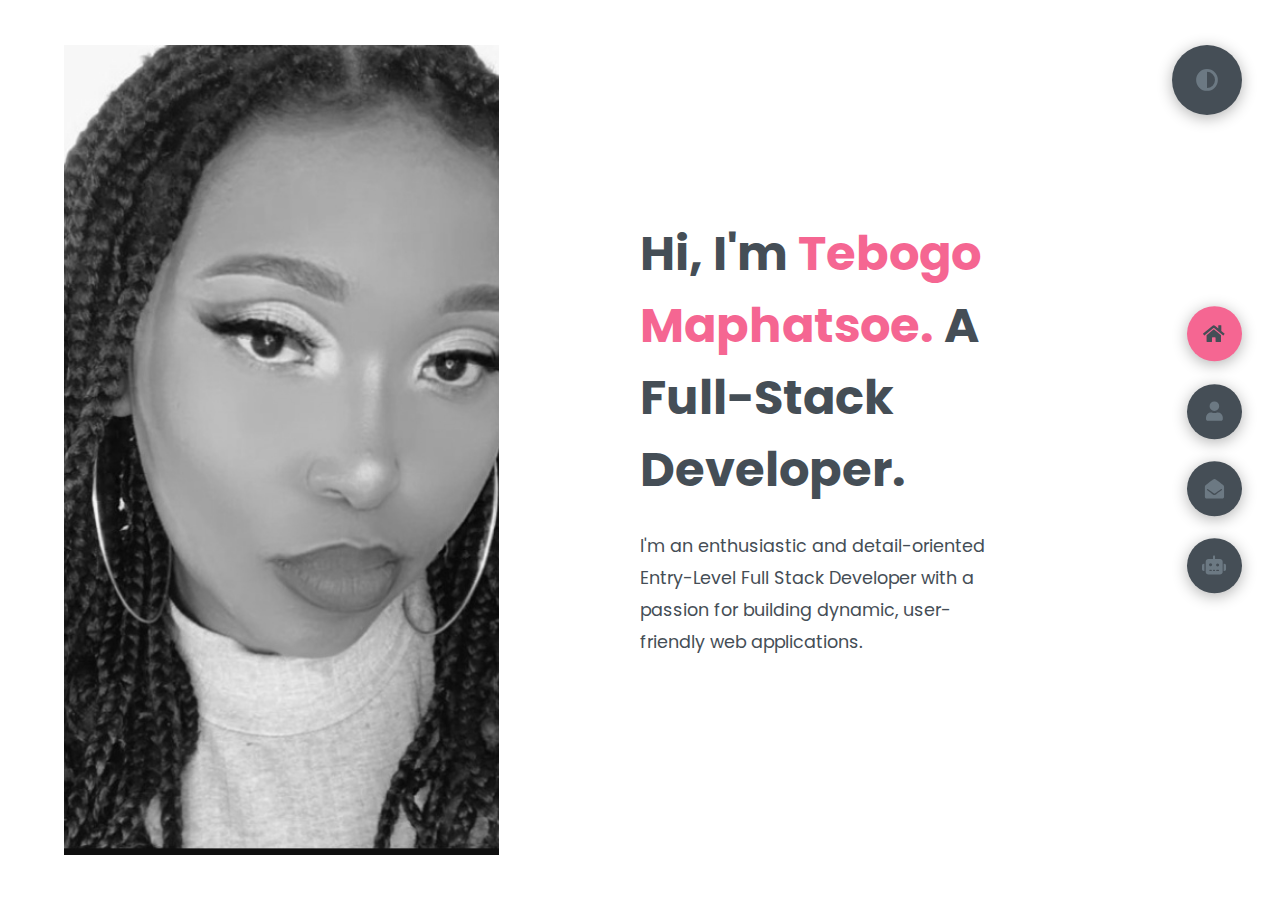
==== index.html @ cdef159f "i was moving the index folder out of the html folder" ====
<!DOCTYPE html>
<html lang="en">
<head>
    <meta charset="UTF-8">
    <meta name="viewport" content="width=device-width, initial-scale=1.0">
    <title>Tebogo Maphatsoe Portfolio</title>
    <link rel="stylesheet" href="/css/styles.css">
    <link rel="preconnect" href="https://fonts.googleapis.com">
    <link rel="preconnect" href="https://fonts.gstatic.com" crossorigin>
    <link rel="stylesheet" href="https://cdnjs.cloudflare.com/ajax/libs/font-awesome/6.7.2/css/all.min.css" integrity="sha512-Evv84Mr4kqVGRNSgIGL/F/aIDqQb7xQ2vcrdIwxfjThSH8CSR7PBEakCr51Ck+w+/U6swU2Im1vVX0SVk9ABhg==" crossorigin="anonymous" referrerpolicy="no-referrer" />
    <link rel="stylesheet" href="https://cdnjs.cloudflare.com/ajax/libs/font-awesome/5.15.4/css/all.min.css" integrity="sha512-1ycn6IcaQQ40/MKBW2W4Rhis/DbILU74C1vSrLJxCq57o941Ym01SwNsOMqvEBFlcgUa6xLiPY/NS5R+E6ztJQ==" crossorigin="anonymous" referrerpolicy="no-referrer" />
    <link href="https://fonts.googleapis.com/css2?family=Poppins:wght@400;500;600;700;800&display=swap" rel="stylesheet">
</head>
<!--main content-->
<body class="main-content">
    <header class="container header active" id="home">
        <div class="header-content">
            <div class="left-header">
                
                <div class="image">
                    <img src="/Images/Screenshot_20250217_220424.jpg" alt="picture">
                </div>
            </div>
            <div class="right-header">
                <h1 class="name">
                    Hi, I'm <span>Tebogo Maphatsoe.</span>
                    A Full-Stack Developer.
                </h1>
                <p>
                    I'm an enthusiastic and detail-oriented Entry-Level Full Stack Developer with a passion for building dynamic, user-friendly web applications.
                    
                </p>
                
            </div>
        </div>
    </header>


    <!--About section-->
    <main>
        <section class="container about" id="about">
            <div class="main-title">
                <h2>About <span>me &</span><span class="bg-text"> My stats</span></h2>
            </div>
            <div class="about-container">
                <div class="left-about">
                    <h4>Information About me</h4>
                    <p>
                        "I am a passionate and motivated entry-level full-stack developer with a 
                        strong foundation in both front-end and back-end technologies. 
                        I  graduated with a NQF Level 4 and 5 in I.T Software Development and have 
                        hands-on experience building web applications using HTML, CSS, JavaScript and Firebase.
                        I have also created standalone applications using Java, C#, SceneBuilder and  MySql Workbench 
                        I enjoy turning ideas into functional and user-friendly solutions, and 
                        I’m constantly exploring new technologies to expand my skill set.
                    </p>
                    <div class="btn-con">
                        <a href="#" class="main-btn" onclick="downloadResume()">
                            <span class="btn-text">Download CV</span>
                            <span class="btn-icon"><i class="fas fa-download"></i></span>
                        </a>
                    </div>
                </div>
                <div class="right-about">
                    <div class="about-item">
                        <div class="abt-text">
                            <p class="large-text">5+</p>
                            <p class="small-text">Projects <br /> Completed</p>
                        </div>
                    </div>
                    <div class="about-item">
                        <div class="abt-text">
                            <p class="large-text">1</p>
                            <p class="small-text">Years of <br /> experience</p>
                        </div>
                    </div>
                </div>
            </div>
            <div class="about-stats">
                <h4 class="stat-title">My Skills</h4>
                <div class="progress-bars">
                    <div class="progress-bar">
                        <p class="prog-title">html5</p>
                        <div class="progress-con">
                            <p class="prog-text">80%</p>
                            <div class="progress">
                                <span class="html"></span>
                            </div>
                        </div>
                    </div>
                    <div class="progress-bar">
                        <p class="prog-title">css3</p>
                        <div class="progress-con">
                            <p class="prog-text">95%</p>
                            <div class="progress">
                                <span class="css"></span>
                            </div>
                        </div>
                    </div>
                    <div class="progress-bar">
                        <p class="prog-title">javascript</p>
                        <div class="progress-con">
                            <p class="prog-text">70%</p>
                            <div class="progress">
                                <span class="js"></span>
                            </div>
                        </div>
                    </div>
                    <div class="progress-bar">
                        <p class="prog-title">Java</p>
                        <div class="progress-con">
                            <p class="prog-text">75%</p>
                            <div class="progress">
                                <span class="react"></span>
                            </div>
                        </div>
                    </div>
                    <div class="progress-bar">
                        <p class="prog-title">SQL</p>
                        <div class="progress-con">
                            <p class="prog-text">87%</p>
                            <div class="progress">
                                <span class="node"></span>
                            </div>
                        </div>
                    </div>
                    <div class="progress-bar">
                        <p class="prog-title">C#</p>
                        <div class="progress-con">
                            <p class="prog-text">70%</p>
                            <div class="progress">
                                <span class="python"></span>
                            </div>
                        </div>
                    </div>
                </div>
            </div>
            <h4 class="stat-title">My Timeline</h4>
            <div class="timeline">
                <div class="timeline-item">
                    <div class="tl-icon">
                        <i class="fas fa-briefcase"></i>
                    </div>
                    <p class="tl-duration">2024 - present</p>
                    <h5>Full-Stack Developer Intern<span> - Capaciti UVU Africa</span></h5>
                    <p>
                        Work and learning intergrated environment. i ammcurrently learning HTML, CSS and JavaScript.
                    </p>
                </div>
                <div class="timeline-item">
                    <div class="tl-icon">
                        <i class="fas fa-briefcase"></i>
                    </div>
                    <p class="tl-duration">2024 - 2024</p>
                    <h5>Software Engineering(Web Develoment) Bootcamp Cohort <span> -Tech4Dev </span></h5>
                    <p>
                        Women in Technology upliftment program, learning Web development. Using HTML, CSS and JavaScript.
                    </p>
                </div>
                <div class="timeline-item">
                    <div class="tl-icon">
                        <i class="fas fa-briefcase"></i>
                    </div>
                    <p class="tl-duration">2024 - 2024</p>
                    <h5>Software Engineering Mentorship Program<span> - GirlCode</span></h5>
                    <p>
                        Information Technology mentorship program for women in South Africa.
                    </p>
                </div>
                <div class="timeline-item">
                    <div class="tl-icon">
                        <i class="fas fa-briefcase"></i>
                    </div>
                    <p class="tl-duration">2018 - 2019</p>
                    <h5>I.T Technician Intern<span> - Digital Generation</span></h5>
                    <p>
                        Imaging, Hardware repairs and hardware testing.
                    </p>
                </div>
                <div class="timeline-item">
                    <div class="tl-icon">
                        <i class="fas fa-briefcase"></i>
                    </div>
                    <p class="tl-duration">2017 - 2018</p>
                    <h5>Software Enginnering Skills Pipline<span> - JCSE Tshimollogong</span></h5>
                    <p>
                        Software Engineering Learnership programme at Johannesburg Centre for Software Engeering.
                    </p>
                </div>
                <div class="timeline-item">
                    <div class="tl-icon">
                        <i class="fas fa-briefcase"></i>
                    </div>
                    <p class="tl-duration">2014 - 2015</p>
                    <h5>Software Development(NQF level 4 & 5)<span> - Johannesburg Institue of Engineering and Technology</span></h5>
                    <p>
                        Structured program designed to teach individuals the skills and knowledge needed to design, build, test, and maintain software applications.
                    </p>
                </div>
            </div>
        </section>

    <!--Contact section-->
    <section class="container contact" id="contact">
        <div class="contact-container">
            <div class="main-title">
                <h2>Contact  Me <span>Here</span></h2>
            </div>
            <div class="contact-content-con">
                <div class="left-contact">
                  <div class="contact-info">
                        <div class="contact-item">
                            <div class="icon">
                                <i class="fas fa-map-marker-alt"></i>
                                <span>Location:</span>
                            </div>
                            <p>
                            1410B Molale Street 
                            </p>
                        </div>
                        <div class="contact-item">
                            <div class="icon">
                                <i class="fas fa-envelope"></i>
                                <span>Email:</span>
                            </div>
                            <p>
                                <span> tebogo.maphatsoe@yahoo.com</span>
                            </p>
                        </div>
                        <div class="contact-item">
                            <div class="icon">
                                <i class="fas fa-user-graduate"></i>
                                <span>Education:</span>
                            </div>
                            <p>
                                <span> JIET</span>
                            </p>
                        </div>
                        <div class="contact-item">
                            <div class="icon">
                                <i class="fa-solid fa-phone"></i>
                                <span>Mobile Number:</span>
                            </div>
                            <p>
                                <span> (076)832-5755</span>
                            </p>
                        </div>
                        <div class="contact-item">
                            <div class="icon">
                                <i class="fas fa-globe-africa"></i>
                                <span>Languages:</span>
                            </div>
                            <p>
                                <span> English & South-Sotho</span>
                            </p>
                        </div>
                    </div>
                    <div class="contact-icons">
                        <div class="contact-icon">
                            <a href="https://www.facebook.com/teboho.m.maphatsoe" target="_blank">
                                <i class="fab fa-facebook-f"></i>
                            </a>
                            <a href="https://x.com/TebogoMaphatsoe" target="_blank">
                                <i class="fab fa-twitter"></i>
                            </a>
                            <a href="https://github.com/TeboMaps" target="_blank">
                                <i class="fab fa-github"></i>
                            </a>
                            <a href="https://www.instagram.com/teh_booh/" target="_blank">
                                <i class="fa-brands fa-square-instagram"></i>
                            </a>
                        </div>
                    </div>
                </div>
                <div class="right-contact">
                    <form action="https://formspree.io/f/xovjpgjg" method="POST" class="contact-form" id="myForm">
                     
                        <div class="input-control i-c-2">
                          <input type="text" name="name" required placeholder="Your Name">
                          <input type="email" name="email" required placeholder="Your Email">
                        </div>
                        <div class="input-control">
                          <input type="text" name="subject" required placeholder="Enter Subject">
                        </div>
                        <div class="input-control">
                          <textarea name="message" cols="15" rows="8" placeholder="Message Here..."></textarea>
                        </div>
                        <div class="submit-btn">
                          <a href="#" class="main-btn" onclick="document.getElementById('myForm').submit();">
                            <span class="btn-text">Submit</span>
                            <span class="btn-icon"><i class="fa-solid fa-arrow-right"></i></span>
                          </a>
                        </div>
                      </form>
                </div>
            </div>
        </div>
    </section>

    <!--Chatbot-->
    <section class="container" id="chatbot">
        <div class="chat-header">
            <h1>Chatbot</h1>
        </div>
        <div class="chat-messages" id="chat-messages-left" ></div>
        </div>
        
        <div class="chat-input-container">
            <input type="text" id="user-input" placeholder="Type your message...">
            <button id="send-button"><i class="fa-solid fa-paper-plane"></i></button>
        </div>
    
    
    </section>
  
</main>




<!--Side controls-->
    <div class="controls">
        <div class="control active-btn" data-id="home" >
            <i class="fas fa-home"></i>
        </div>
        <div class="control" data-id="about">
            <i class="fas fa-user"></i>
        </div>

        <div class="control" data-id="contact">
            <i class="fas fa-envelope-open"></i>
        </div>
    
        <div class="control" data-id="chatbot">
            <i class="fa-solid fa-robot"></i>
        </div>
      
    </div>
    <div class="theme-btn">
        <i class="fas fa-adjust"></i>
    </div>
    <script src="/javascript/script.js"></script>
</body>
</html>
---- css/styles.css ----
* {
  margin: 0;
  padding: 0;
  box-sizing: border-box;
  list-style: none;
}

:root {
  --color-primary: #FFFFFF;
  --color-secondary: #F56692;
  --color-white: #454e56;
  --color-black: #000;
  --color-grey0: #f8f8f8;
  --color-grey-1: #6c7983;
  --color-grey-2: #6c7983;
  --color-grey-3: #6c7983;
  --color-grey-4: #454e56;
  --color-grey-5: #f8f8f8;
  --color-grey-6: #12181b;

  --br-sm-2: 14px;
  --box-shadow-1: 0 3px 15px rgba(0,0,0,.3);
}

.light-mode {
  --color-primary: #191d2b;
  --color-secondary: #27AE60;
  --color-white: #FFFFFF;
  --color-black: #000;
  --color-grey0: #f8f8f8;
  --color-grey-1: #dbe1e8;
  --color-grey-2: #b2becd;
  --color-grey-3: #6c7983;
  --color-grey-4: #454e56;
  --color-grey-5: #2a2e35;
  --color-grey-6: #12181b;



}

body {
  background-color: var(--color-primary);
  font-family: "Poppins", sans-serif;
  font-size: 1.1rem;
  color: var(--color-white);
  transition: all 0.4s ease-in-out;
}

a {
  display: inline-block;
  text-decoration: none;
  color: inherit;
  font-family: inherit;
}

header {
  min-height: 100vh;
  color: var(--color-white);
  overflow: hidden;
  padding: 0 !important;
}

section {
  min-height: 100vh;
  width: 100%;
  position: absolute;
  left: 0;
  top: 0;
  padding: 3rem 18rem;
}

.container {
  display: none;
  transform: translateY(-100%) scale(0);
  transition: all 0.4s ease-in-out;
  background-color: var(--color-primary);
}

.active {
  display: block;
  animation: appear 1s ease-in-out;
  transform: translateY(0) scaleY(1);
}
@keyframes appear {
  0% {
    transform: translateY(-100%) scaleY(0);
  }
  100% {
    transform: translateY(0) scaleY(1);
  }
}

.controls {
  position: fixed;
  z-index: 10;
  top: 50%;
  right: 3%;
  display: flex;
  flex-direction: column;
  align-items: center;
  justify-content: center;
  transform: translateY(-50%);
}
.controls .control {
  padding: 1rem;
  cursor: pointer;
  background-color: var(--color-grey-4);
  width: 55px;
  height: 55px;
  border-radius: 50%;
  display: flex;
  justify-content: center;
  align-items: center;
  margin: 0.7rem 0;
  box-shadow: var(--box-shadow-1);
}
.controls .control i {
  font-size: 1.2rem;
  color: var(--color-grey-2);
  pointer-events: none;
}
.controls .active-btn {
  background-color: var(--color-secondary);
  transition: all 0.4s ease-in-out;
}
.controls .active-btn i {
  color: var(--color-white);
}

.theme-btn {
  top: 5%;
  right: 3%;
  width: 70px;
  height: 70px;
  border-radius: 50%;
  background-color: var(--color-grey-4);
  cursor: pointer;
  position: fixed;
  display: flex;
  justify-content: center;
  align-items: center;
  box-shadow: 0 3px 15px rgba(0, 0, 0, 0.3);
  transition: all 0.1s ease-in-out;
}
.theme-btn:active {
  transform: translateY(-3px);
}
.theme-btn i {
  font-size: 1.4rem;
  color: var(--color-grey-2);
  pointer-events: none;
}

/*Header-content*/
.header-content {
  display: grid;
  grid-template-columns: repeat(2, 1fr);
  min-height: 100vh;
}
.header-content .left-header {
  display: flex;
  align-items: center;
  position: relative;
}
.header-content .left-header .h-shape {
  transition: all 0.4s ease-in-out;
  width: 65%;
  height: 100%;
  background-color: var(--color-secondary);
  position: absolute;
  left: 0;
  top: 0;
  z-index: -1;
  clip-path: polygon(0 0, 46% 0, 79% 100%, 0% 100%);
}
.header-content .left-header .image {
  border-radius: var(--br-sm-2);
  height: 90%;
  width: 68%;
  margin-left: 4rem;
  background-color: var(--color-black);
  transition: all 0.4s ease-in-out;
}
.header-content .left-header .image img {
  width: 100%;
  height: 100%;
  object-fit: cover;
  transition: all 0.4s ease-in-out;
  filter: grayscale(100%);
}
.header-content .left-header .image img:hover {
  filter: grayscale(0);
}
.header-content .right-header {
  display: flex;
  flex-direction: column;
  justify-content: center;
  padding-right: 18rem;
}
.header-content .right-header .name {
  font-size: 3rem;
}
.header-content .right-header .name span {
  color: var(--color-secondary);
}
.header-content .right-header p {
  margin: 1.5rem 0;
  line-height: 2rem;
}

/*About*/
.about-container {
  display: grid;
  grid-template-columns: repeat(2, 1fr);
  padding-top: 3.5rem;
  padding-bottom: 5rem;
}
.about-container .right-about {
  display: grid;
  grid-template-columns: repeat(2, 1fr);
  grid-gap: 2rem;
}
.about-container .right-about .about-item {
  border: 1px solid var(--color-grey-5);
  border-radius: 5px;
  transition: all 0.4s ease-in-out;
  box-shadow: 1px 2px 15px rgba(0, 0, 0, 0.1);
}
.about-container .right-about .about-item:hover {
  cursor: default;
  transform: translateY(-5px);
  border: 1px solid var(--color-secondary);
  box-shadow: 1px 4px 15px rgba(0, 0, 0, 0.32);
}
.about-container .right-about .about-item .abt-text {
  padding: 1.5rem;
  display: flex;
  flex-direction: column;
}
.about-container .right-about .about-item .abt-text .large-text {
  font-size: 3rem;
  font-weight: 700;
  color: var(--color-secondary);
}
.about-container .right-about .about-item .abt-text .small-text {
  padding-left: 3rem;
  position: relative;
  text-transform: uppercase;
  font-size: 1.2rem;
  color: var(--color-grey-1);
  letter-spacing: 2px;
}
.about-container .right-about .about-item .abt-text .small-text::before {
  content: "";
  position: absolute;
  left: 0;
  top: 15px;
  width: 2rem;
  height: 2px;
  background-color: var(--color-grey-5);
}
.about-container .left-about {
  padding-right: 5rem;
}
.about-container .left-about p {
  line-height: 2rem;
  padding: 1rem;
  color: var(--color-grey-1);
}
.about-container .left-about h4 {
  font-size: 2rem;
  text-transform: uppercase;
}

.about-stats {
  padding-bottom: 4rem;
}
.about-stats .progress-bars {
  display: grid;
  grid-template-columns: repeat(2, 1fr);
  grid-gap: 2rem;
}
.about-stats .progress-bars .progress-bar {
  display: flex;
  flex-direction: column;
}
.about-stats .progress-bars .progress-bar .prog-title {
  text-transform: uppercase;
  font-weight: 500;
}
.about-stats .progress-bars .progress-bar .progress-con {
  display: flex;
  align-items: center;
}
.about-stats .progress-bars .progress-bar .progress-con .prog-text {
  color: var(--color-grey-2);
}
.about-stats .progress-bars .progress-bar .progress-con .progress {
  width: 100%;
  height: 0.45rem;
  background-color: var(--color-grey-4);
  margin-left: 1rem;
  position: relative;
}
.about-stats .progress-bars .progress-bar .progress-con .progress span {
  position: absolute;
  top: 0;
  left: 0;
  height: 100%;
  background-color: var(--color-secondary);
  transition: all 0.4s ease-in-out;
  width: 60%;
}
.about-stats .progress-bars .progress-bar .progress-con .progress .html {
  width: 80%;
}
.about-stats .progress-bars .progress-bar .progress-con .progress .css {
  width: 95%;
}
.about-stats .progress-bars .progress-bar .progress-con .progress .js {
  width: 75%;
}
.about-stats .progress-bars .progress-bar .progress-con .progress .react {
  width: 60%;
}
.about-stats .progress-bars .progress-bar .progress-con .progress .node {
  width: 87%;
}
.about-stats .progress-bars .progress-bar .progress-con .progress .python {
  width: 70%;
}

.stat-title {
  text-transform: uppercase;
  font-size: 1.4rem;
  text-align: center;
  padding: 3.5rem 0;
  position: relative;
}
.stat-title::before {
  content: "";
  position: absolute;
  left: 50%;
  top: 0;
  width: 40%;
  height: 1px;
  background-color: var(--color-grey-5);
  transform: translateX(-50%);
}

/*Timeline*/
.timeline {
  display: grid;
  grid-template-columns: repeat(2, 1fr);
  grid-gap: 2rem;
  padding-bottom: 3rem;
}
.timeline .timeline-item {
  position: relative;
  padding-left: 3rem;
  border-left: 1px solid var(--color-grey-5);
}
.timeline .timeline-item .tl-icon {
  position: absolute;
  left: -27px;
  top: 0;
  background-color: var(--color-secondary);
  width: 50px;
  height: 50px;
  border-radius: 50%;
  display: flex;
  align-items: center;
  justify-content: center;
}
.timeline .timeline-item .tl-icon i {
  font-size: 1.3rem;
}
.timeline .timeline-item .tl-duration {
  padding: 0.2rem 0.6rem;
  background-color: var(--color-grey-5);
  border-radius: 15px;
  display: inline-block;
  font-size: 0.8rem;
  text-transform: uppercase;
  font-weight: 500;
}
.timeline .timeline-item h5 {
  padding: 1rem 0;
  text-transform: uppercase;
  font-size: 1.3rem;
  font-weight: 600;
}
.timeline .timeline-item h5 span {
  color: var(--color-grey-2);
  font-weight: 500;
  font-size: 1.2rem;
}
.timeline .timeline-item p {
  color: var(--color-grey-2);
}

.port-text {
  padding: 2rem 0;
  text-align: center;
}

/*Contact*/
.contact-content-con {
  display: flex;
  padding-top: 3.5rem;
}
.contact-content-con .left-contact {
  flex: 2;
}
.contact-content-con .left-contact h4 {
  margin-top: 1rem;
  font-size: 2rem;
  text-transform: uppercase;
}
.contact-content-con .left-contact p {
  margin: 1rem 0;
  line-height: 2rem;
}
.contact-content-con .left-contact .contact-info .contact-item {
  display: flex;
  align-items: center;
  justify-content: space-between;
}
.contact-content-con .left-contact .contact-info .contact-item p {
  margin: 0.3rem 0 !important;
  padding: 0 !important;
}
.contact-content-con .left-contact .contact-info .contact-item .icon {
  display: grid;
  grid-template-columns: 40px 1fr;
}
.contact-content-con .left-contact .contact-info .contact-item .icon i {
  display: flex;
  align-items: center;
  font-size: 1.3rem;
}
.contact-content-con .left-contact .contact-icon {
  display: flex;
  margin-top: 2rem;
}
.contact-content-con .left-contact .contact-icon a {
  display: flex;
  align-items: center;
  color: var(--color-white);
  background-color: var(--color-grey-5);
  cursor: pointer;
  justify-content: center;
  width: 50px;
  height: 50px;
  border-radius: 50%;
  margin: 0 0.4rem;
  transition: all 0.4s ease-in-out;
}
.contact-content-con .left-contact .contact-icon a:hover {
  background-color: var(--color-secondary);
}
.contact-content-con .left-contact .contact-icon a:hover i {
  color: var(--color-primary);
}
.contact-content-con .left-contact .contact-icon a i {
  display: flex;
  align-items: center;
  justify-content: center;
  font-size: 1.3rem;
}
.contact-content-con .right-contact {
  flex: 3;
  margin-left: 3rem;
}
.contact-content-con .right-contact .input-control {
  margin: 1.5rem 0;
}
.contact-content-con .right-contact .input-control input, .contact-content-con .right-contact .input-control textarea {
  border-radius: 30px;
  font-weight: inherit;
  font-size: inherit;
  font-family: inherit;
  padding: 0.8rem 1.1rem;
  outline: none;
  border: none;
  background-color: var(--color-grey-5);
  width: 100%;
  color: var(--color-white);
  resize: none;
}
.contact-content-con .right-contact .i-c-2 {
  display: flex;
}
.contact-content-con .right-contact .i-c-2 :last-child {
  margin-left: 1.5rem;
}
.contact-content-con .right-contact .submit-btn {
  display: flex;
  justify-content: flex-start;
}
/*Chatbot*/
.chat-container {
  width: 100%;
  max-width: 400px;
  --color-primary: #191d2b;
  border-radius: 10px;
  box-shadow: 0 0 10px rgba(255, 255, 255, 0.1);
  overflow: hidden;
  display: flex;
  flex-direction: column;
  height: 90vh;
}

.chat-header {
  background-color: #3a3a3a;
  color: #fff;
  padding: 15px;
  text-align: center;
}


.chat-header h1 {
  margin: 0;
  font-size: 1.5rem;
}


.chat-messages {

  flex: 1;
  padding: 15px;
  overflow-y: auto;
  background-color: #f9f9f9;
  border-bottom: 1px solid #ddd;
}

.message {
  margin-top: 3%;
  margin-bottom: 15px;
  padding: 10px;
  border-radius: 5px;
  max-width: 70%;
}

.message.user {
  background: var(--accent-color);
  background-color:#533840; 
  margin-left: 50%;
  color: white;
  align-self: flex-end;
}

.message.bot {
  background-color:#6e696b; 
  color: black;
  align-self: flex-start;
}

.chat-input-container {
  display: flex;
  padding: 15px;
  background-color: #2a2a2a;
}

#user-input {
  flex-grow: 1;
  padding: 10px;
  border: 1px solid #4a4a4a;
  border-radius: 5px;
  font-size: 1rem;
  background-color: #3a3a3a;
  color: #e0e0e0;
  outline: none;
}

#send-button {
  padding: 10px 20px;
  background-color: #4a90e2;
  color: #fff;
  border: none;
  border-radius: 5px;
  margin-left: 10px;
  cursor: pointer;
  font-size: 1rem;
}

#send-button:hover {
  background-color: #3a7bc8;
}

#send-button:disabled {
  background-color: #2a5a8a;
  cursor: not-allowed;
}

@media (max-width: 480px) {
  .chat-container {
      height: 100vh;
      border-radius: 0;
  }
}

/* Scrollbar Styles */
::-webkit-scrollbar {
  width: 8px;
}

::-webkit-scrollbar-track {
  background: #2a2a2a;
}

::-webkit-scrollbar-thumb {
  background: #4a4a4a;
  border-radius: 4px;
}

::-webkit-scrollbar-thumb:hover {
  background: #5a5a5a;
}

/*Independed components*/
.btn-con {
  display: flex;
  align-self: flex-start;
}

.main-btn {
  border-radius: 30px;
  color: inherit;
  font-weight: 600;
  position: relative;
  border: 1px solid var(--color-secondary);
  display: flex;
  align-self: flex-start;
  align-items: center;
  overflow: hidden;
}
.main-btn .btn-text {
  padding: 0 2rem;
}
.main-btn .btn-icon {
  background-color: var(--color-secondary);
  display: flex;
  align-items: center;
  justify-content: center;
  border-radius: 50%;
  padding: 1rem;
}
.main-btn::before {
  content: "";
  position: absolute;
  top: 0;
  right: 0;
  transform: translateX(100%);
  transition: all 0.4s ease-out;
  z-index: -1;
}
.main-btn:hover {
  transition: all 0.4s ease-out;
}
.main-btn:hover::before {
  width: 100%;
  height: 100%;
  background-color: var(--color-secondary);
  transform: translateX(0);
  transition: all 0.4s ease-out;
}

.main-title {
  text-align: center;
}
.main-title h2 {
  position: relative;
  text-transform: uppercase;
  font-size: 4rem;
  font-weight: 700;
}
.main-title h2 span {
  color: var(--color-secondary);
}
.main-title h2 .bg-text {
  position: absolute;
  top: 50%;
  left: 50%;
  color: var(--color-grey-5);
  transition: all 0.4s ease-in-out;
  z-index: -1;
  transform: translate(-50%, -50%);
  font-weight: 800;
  font-size: 6.3rem;
}

.about-container .left-about p {
  padding-left: 0;
}

@media screen and (max-width: 600px) {
  header {
    padding: 0 !important;
  }

  .theme-btn {
    width: 50px;
    height: 50px;
  }

  .header-content {
    grid-template-columns: repeat(1, 1fr);
    padding-bottom: 6rem;
  }


  .right-header {
    grid-row: 1;
    padding-right: 0rem !important;
    width: 90%;
    margin: 0 auto;
  }
  .right-header .name {
    font-size: 2.5rem !important;
    text-align: center;
    padding-top: 3rem;
  }

  .header-content .left-header .image {
    margin: 0 auto;
    width: 90%;
  }

  .controls {
    top: auto;
    bottom: 0;
    flex-direction: row;
    justify-content: center;
    left: 50%;
    transform: translateX(-50%);
    width: 100%;
    background-color: var(--color-grey-5);
  }
  .controls .control {
    margin: 1rem 0.3rem;
  }

  .about-container {
    grid-template-columns: repeat(1, 1fr);
  }
  .about-container .right-about {
    grid-template-columns: repeat(1, 1fr);
    padding-top: 2.5rem;
  }
  .about-container .left-about {
    padding-right: 0;
  }
  .about-container .left-about p {
    padding-left: 0;
  }

  .timeline {
    grid-template-columns: repeat(1, 1fr);
    padding-bottom: 6rem;
  }

  .container {
    padding: 2rem 2.5rem !important;
  }

  .about-stats .progress-bars {
    grid-template-columns: repeat(1, 1fr);
  }

  .contact-content-con {
    flex-direction: column;
  }
  .contact-content-con .right-contact {
    margin-left: 0;
    margin-top: 2.5rem;
  }

  .contact-content-con .right-contact .i-c-2 {
    flex-direction: column;
  }

  .contact-content-con .right-contact .i-c-2 :last-child {
    margin-left: 0;
    margin-top: 1.5rem;
  }

  .contact-content-con .right-contact {
    margin-bottom: 6rem;
  }

  .contact-item {
    flex-direction: column;
    margin: 1rem 0;
  }
  .contact-item p {
    font-size: 15px;
    color: var(--color-grey-2);
  }
  .contact-item span {
    font-size: 15px;
  }
  .contact-item .icon {
    grid-template-columns: 25px 1fr;
  }

  .main-title h2 {
    font-size: 2rem;
  }
  .main-title h2 span {
    font-size: 2.3rem;
  }
  .main-title h2 .bg-text {
    font-size: 2.3rem;
  }
}
@media screen and (max-width: 1432px) {
  .container {
    padding: 7rem 11rem;
  }

  .contact-content-con {
    flex-direction: column;
  }
  .contact-content-con .right-contact {
    margin-left: 0;
    margin-top: 2.5rem;
  }

  .contact-content-con .right-contact .i-c-2 {
    flex-direction: column;
  }

  .contact-content-con .right-contact .i-c-2 :last-child {
    margin-left: 0;
    margin-top: 1.5rem;
  }

  .contact-content-con .right-contact {
    margin-bottom: 6rem;
  }

  .main-title h2 .bg-text {
    font-size: 5.5rem;
  }
}
@media screen and (max-width: 1250px) {
 

  .portfolios {
    grid-template-columns: repeat(2, 1fr);
  }

  .header-content .right-header {
    padding-right: 9rem;
  }
}


@media screen and (max-width: 1070px) {
  .about-container {
    grid-template-columns: repeat(1, 1fr);
  }
  .about-container .right-about {
    padding-top: 2.5rem;
  }

  .main-title h2 {
    font-size: 4rem;
  }
  .main-title h2 span {
    font-size: 4rem;
  }
 
}
@media screen and (max-width: 970px) {
  .container {
    padding: 7rem 6rem;
  }

  .about-container .left-about {
    padding-right: 0rem;
  }

  .header-content {
    grid-template-columns: repeat(1, 1fr);
    padding-bottom: 6rem;
  }

  .left-header .image {
    width: 90% !important;
    margin: 0 auto !important;
  }

  .right-header {
    grid-row: 1;
    padding-right: 0rem !important;
    width: 90%;
    margin: 0 auto;
  }
  .right-header .name {
    font-size: 2.5rem !important;
    text-align: center;
    padding-top: 3rem;
  }
}
@media screen and (max-width: 700px) {
  .container {
    padding: 7rem 3rem;
  }

  .about-stats .progress-bars {
    grid-template-columns: repeat(1, 1fr);
  }
}
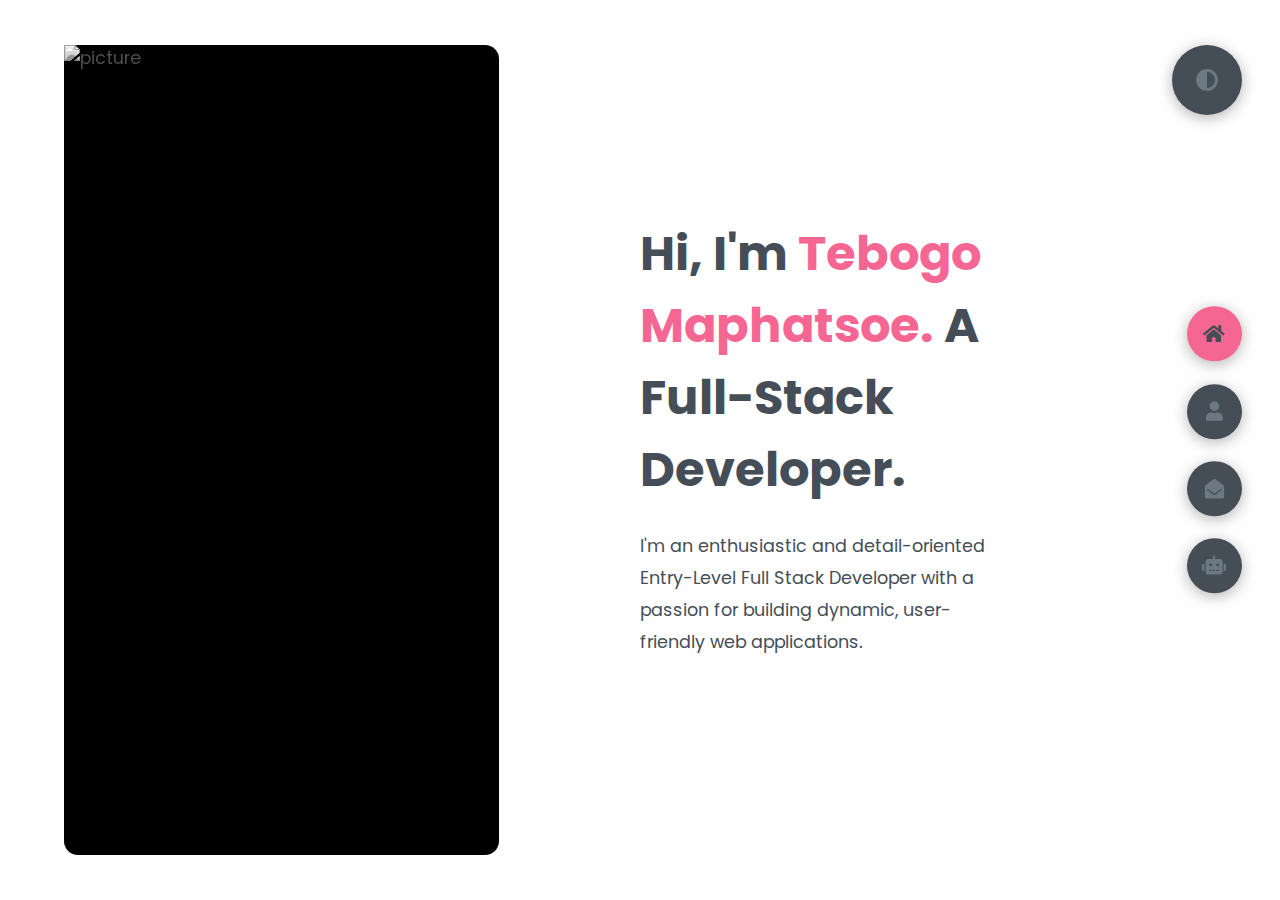
==== commit 6959e1e3: "edit" ====
--- a/index.html
+++ b/index.html
@@ -4,7 +4,7 @@
     <meta charset="UTF-8">
     <meta name="viewport" content="width=device-width, initial-scale=1.0">
     <title>Tebogo Maphatsoe Portfolio</title>
-    <link rel="stylesheet" href="/css/styles.css">
+    <link rel="stylesheet" href="styles.css">
     <link rel="preconnect" href="https://fonts.googleapis.com">
     <link rel="preconnect" href="https://fonts.gstatic.com" crossorigin>
     <link rel="stylesheet" href="https://cdnjs.cloudflare.com/ajax/libs/font-awesome/6.7.2/css/all.min.css" integrity="sha512-Evv84Mr4kqVGRNSgIGL/F/aIDqQb7xQ2vcrdIwxfjThSH8CSR7PBEakCr51Ck+w+/U6swU2Im1vVX0SVk9ABhg==" crossorigin="anonymous" referrerpolicy="no-referrer" />
@@ -18,7 +18,7 @@
             <div class="left-header">
                 
                 <div class="image">
-                    <img src="/Images/Screenshot_20250217_220424.jpg" alt="picture">
+                    <img src="Screenshot_20250217_220424.jpg" alt="picture">
                 </div>
             </div>
             <div class="right-header">
@@ -339,6 +339,6 @@
     <div class="theme-btn">
         <i class="fas fa-adjust"></i>
     </div>
-    <script src="/javascript/script.js"></script>
+    <script src="script.js"></script>
 </body>
 </html>--- a/styles.css
+++ b/styles.css
@@ -0,0 +1,916 @@
+* {
+  margin: 0;
+  padding: 0;
+  box-sizing: border-box;
+  list-style: none;
+}
+
+:root {
+  --color-primary: #FFFFFF;
+  --color-secondary: #F56692;
+  --color-white: #454e56;
+  --color-black: #000;
+  --color-grey0: #f8f8f8;
+  --color-grey-1: #6c7983;
+  --color-grey-2: #6c7983;
+  --color-grey-3: #6c7983;
+  --color-grey-4: #454e56;
+  --color-grey-5: #f8f8f8;
+  --color-grey-6: #12181b;
+
+  --br-sm-2: 14px;
+  --box-shadow-1: 0 3px 15px rgba(0,0,0,.3);
+}
+
+.light-mode {
+  --color-primary: #191d2b;
+  --color-secondary: #27AE60;
+  --color-white: #FFFFFF;
+  --color-black: #000;
+  --color-grey0: #f8f8f8;
+  --color-grey-1: #dbe1e8;
+  --color-grey-2: #b2becd;
+  --color-grey-3: #6c7983;
+  --color-grey-4: #454e56;
+  --color-grey-5: #2a2e35;
+  --color-grey-6: #12181b;
+
+
+
+}
+
+body {
+  background-color: var(--color-primary);
+  font-family: "Poppins", sans-serif;
+  font-size: 1.1rem;
+  color: var(--color-white);
+  transition: all 0.4s ease-in-out;
+}
+
+a {
+  display: inline-block;
+  text-decoration: none;
+  color: inherit;
+  font-family: inherit;
+}
+
+header {
+  min-height: 100vh;
+  color: var(--color-white);
+  overflow: hidden;
+  padding: 0 !important;
+}
+
+section {
+  min-height: 100vh;
+  width: 100%;
+  position: absolute;
+  left: 0;
+  top: 0;
+  padding: 3rem 18rem;
+}
+
+.container {
+  display: none;
+  transform: translateY(-100%) scale(0);
+  transition: all 0.4s ease-in-out;
+  background-color: var(--color-primary);
+}
+
+.active {
+  display: block;
+  animation: appear 1s ease-in-out;
+  transform: translateY(0) scaleY(1);
+}
+@keyframes appear {
+  0% {
+    transform: translateY(-100%) scaleY(0);
+  }
+  100% {
+    transform: translateY(0) scaleY(1);
+  }
+}
+
+.controls {
+  position: fixed;
+  z-index: 10;
+  top: 50%;
+  right: 3%;
+  display: flex;
+  flex-direction: column;
+  align-items: center;
+  justify-content: center;
+  transform: translateY(-50%);
+}
+.controls .control {
+  padding: 1rem;
+  cursor: pointer;
+  background-color: var(--color-grey-4);
+  width: 55px;
+  height: 55px;
+  border-radius: 50%;
+  display: flex;
+  justify-content: center;
+  align-items: center;
+  margin: 0.7rem 0;
+  box-shadow: var(--box-shadow-1);
+}
+.controls .control i {
+  font-size: 1.2rem;
+  color: var(--color-grey-2);
+  pointer-events: none;
+}
+.controls .active-btn {
+  background-color: var(--color-secondary);
+  transition: all 0.4s ease-in-out;
+}
+.controls .active-btn i {
+  color: var(--color-white);
+}
+
+.theme-btn {
+  top: 5%;
+  right: 3%;
+  width: 70px;
+  height: 70px;
+  border-radius: 50%;
+  background-color: var(--color-grey-4);
+  cursor: pointer;
+  position: fixed;
+  display: flex;
+  justify-content: center;
+  align-items: center;
+  box-shadow: 0 3px 15px rgba(0, 0, 0, 0.3);
+  transition: all 0.1s ease-in-out;
+}
+.theme-btn:active {
+  transform: translateY(-3px);
+}
+.theme-btn i {
+  font-size: 1.4rem;
+  color: var(--color-grey-2);
+  pointer-events: none;
+}
+
+/*Header-content*/
+.header-content {
+  display: grid;
+  grid-template-columns: repeat(2, 1fr);
+  min-height: 100vh;
+}
+.header-content .left-header {
+  display: flex;
+  align-items: center;
+  position: relative;
+}
+.header-content .left-header .h-shape {
+  transition: all 0.4s ease-in-out;
+  width: 65%;
+  height: 100%;
+  background-color: var(--color-secondary);
+  position: absolute;
+  left: 0;
+  top: 0;
+  z-index: -1;
+  clip-path: polygon(0 0, 46% 0, 79% 100%, 0% 100%);
+}
+.header-content .left-header .image {
+  border-radius: var(--br-sm-2);
+  height: 90%;
+  width: 68%;
+  margin-left: 4rem;
+  background-color: var(--color-black);
+  transition: all 0.4s ease-in-out;
+}
+.header-content .left-header .image img {
+  width: 100%;
+  height: 100%;
+  object-fit: cover;
+  transition: all 0.4s ease-in-out;
+  filter: grayscale(100%);
+}
+.header-content .left-header .image img:hover {
+  filter: grayscale(0);
+}
+.header-content .right-header {
+  display: flex;
+  flex-direction: column;
+  justify-content: center;
+  padding-right: 18rem;
+}
+.header-content .right-header .name {
+  font-size: 3rem;
+}
+.header-content .right-header .name span {
+  color: var(--color-secondary);
+}
+.header-content .right-header p {
+  margin: 1.5rem 0;
+  line-height: 2rem;
+}
+
+/*About*/
+.about-container {
+  display: grid;
+  grid-template-columns: repeat(2, 1fr);
+  padding-top: 3.5rem;
+  padding-bottom: 5rem;
+}
+.about-container .right-about {
+  display: grid;
+  grid-template-columns: repeat(2, 1fr);
+  grid-gap: 2rem;
+}
+.about-container .right-about .about-item {
+  border: 1px solid var(--color-grey-5);
+  border-radius: 5px;
+  transition: all 0.4s ease-in-out;
+  box-shadow: 1px 2px 15px rgba(0, 0, 0, 0.1);
+}
+.about-container .right-about .about-item:hover {
+  cursor: default;
+  transform: translateY(-5px);
+  border: 1px solid var(--color-secondary);
+  box-shadow: 1px 4px 15px rgba(0, 0, 0, 0.32);
+}
+.about-container .right-about .about-item .abt-text {
+  padding: 1.5rem;
+  display: flex;
+  flex-direction: column;
+}
+.about-container .right-about .about-item .abt-text .large-text {
+  font-size: 3rem;
+  font-weight: 700;
+  color: var(--color-secondary);
+}
+.about-container .right-about .about-item .abt-text .small-text {
+  padding-left: 3rem;
+  position: relative;
+  text-transform: uppercase;
+  font-size: 1.2rem;
+  color: var(--color-grey-1);
+  letter-spacing: 2px;
+}
+.about-container .right-about .about-item .abt-text .small-text::before {
+  content: "";
+  position: absolute;
+  left: 0;
+  top: 15px;
+  width: 2rem;
+  height: 2px;
+  background-color: var(--color-grey-5);
+}
+.about-container .left-about {
+  padding-right: 5rem;
+}
+.about-container .left-about p {
+  line-height: 2rem;
+  padding: 1rem;
+  color: var(--color-grey-1);
+}
+.about-container .left-about h4 {
+  font-size: 2rem;
+  text-transform: uppercase;
+}
+
+.about-stats {
+  padding-bottom: 4rem;
+}
+.about-stats .progress-bars {
+  display: grid;
+  grid-template-columns: repeat(2, 1fr);
+  grid-gap: 2rem;
+}
+.about-stats .progress-bars .progress-bar {
+  display: flex;
+  flex-direction: column;
+}
+.about-stats .progress-bars .progress-bar .prog-title {
+  text-transform: uppercase;
+  font-weight: 500;
+}
+.about-stats .progress-bars .progress-bar .progress-con {
+  display: flex;
+  align-items: center;
+}
+.about-stats .progress-bars .progress-bar .progress-con .prog-text {
+  color: var(--color-grey-2);
+}
+.about-stats .progress-bars .progress-bar .progress-con .progress {
+  width: 100%;
+  height: 0.45rem;
+  background-color: var(--color-grey-4);
+  margin-left: 1rem;
+  position: relative;
+}
+.about-stats .progress-bars .progress-bar .progress-con .progress span {
+  position: absolute;
+  top: 0;
+  left: 0;
+  height: 100%;
+  background-color: var(--color-secondary);
+  transition: all 0.4s ease-in-out;
+  width: 60%;
+}
+.about-stats .progress-bars .progress-bar .progress-con .progress .html {
+  width: 80%;
+}
+.about-stats .progress-bars .progress-bar .progress-con .progress .css {
+  width: 95%;
+}
+.about-stats .progress-bars .progress-bar .progress-con .progress .js {
+  width: 75%;
+}
+.about-stats .progress-bars .progress-bar .progress-con .progress .react {
+  width: 60%;
+}
+.about-stats .progress-bars .progress-bar .progress-con .progress .node {
+  width: 87%;
+}
+.about-stats .progress-bars .progress-bar .progress-con .progress .python {
+  width: 70%;
+}
+
+.stat-title {
+  text-transform: uppercase;
+  font-size: 1.4rem;
+  text-align: center;
+  padding: 3.5rem 0;
+  position: relative;
+}
+.stat-title::before {
+  content: "";
+  position: absolute;
+  left: 50%;
+  top: 0;
+  width: 40%;
+  height: 1px;
+  background-color: var(--color-grey-5);
+  transform: translateX(-50%);
+}
+
+/*Timeline*/
+.timeline {
+  display: grid;
+  grid-template-columns: repeat(2, 1fr);
+  grid-gap: 2rem;
+  padding-bottom: 3rem;
+}
+.timeline .timeline-item {
+  position: relative;
+  padding-left: 3rem;
+  border-left: 1px solid var(--color-grey-5);
+}
+.timeline .timeline-item .tl-icon {
+  position: absolute;
+  left: -27px;
+  top: 0;
+  background-color: var(--color-secondary);
+  width: 50px;
+  height: 50px;
+  border-radius: 50%;
+  display: flex;
+  align-items: center;
+  justify-content: center;
+}
+.timeline .timeline-item .tl-icon i {
+  font-size: 1.3rem;
+}
+.timeline .timeline-item .tl-duration {
+  padding: 0.2rem 0.6rem;
+  background-color: var(--color-grey-5);
+  border-radius: 15px;
+  display: inline-block;
+  font-size: 0.8rem;
+  text-transform: uppercase;
+  font-weight: 500;
+}
+.timeline .timeline-item h5 {
+  padding: 1rem 0;
+  text-transform: uppercase;
+  font-size: 1.3rem;
+  font-weight: 600;
+}
+.timeline .timeline-item h5 span {
+  color: var(--color-grey-2);
+  font-weight: 500;
+  font-size: 1.2rem;
+}
+.timeline .timeline-item p {
+  color: var(--color-grey-2);
+}
+
+.port-text {
+  padding: 2rem 0;
+  text-align: center;
+}
+
+/*Contact*/
+.contact-content-con {
+  display: flex;
+  padding-top: 3.5rem;
+}
+.contact-content-con .left-contact {
+  flex: 2;
+}
+.contact-content-con .left-contact h4 {
+  margin-top: 1rem;
+  font-size: 2rem;
+  text-transform: uppercase;
+}
+.contact-content-con .left-contact p {
+  margin: 1rem 0;
+  line-height: 2rem;
+}
+.contact-content-con .left-contact .contact-info .contact-item {
+  display: flex;
+  align-items: center;
+  justify-content: space-between;
+}
+.contact-content-con .left-contact .contact-info .contact-item p {
+  margin: 0.3rem 0 !important;
+  padding: 0 !important;
+}
+.contact-content-con .left-contact .contact-info .contact-item .icon {
+  display: grid;
+  grid-template-columns: 40px 1fr;
+}
+.contact-content-con .left-contact .contact-info .contact-item .icon i {
+  display: flex;
+  align-items: center;
+  font-size: 1.3rem;
+}
+.contact-content-con .left-contact .contact-icon {
+  display: flex;
+  margin-top: 2rem;
+}
+.contact-content-con .left-contact .contact-icon a {
+  display: flex;
+  align-items: center;
+  color: var(--color-white);
+  background-color: var(--color-grey-5);
+  cursor: pointer;
+  justify-content: center;
+  width: 50px;
+  height: 50px;
+  border-radius: 50%;
+  margin: 0 0.4rem;
+  transition: all 0.4s ease-in-out;
+}
+.contact-content-con .left-contact .contact-icon a:hover {
+  background-color: var(--color-secondary);
+}
+.contact-content-con .left-contact .contact-icon a:hover i {
+  color: var(--color-primary);
+}
+.contact-content-con .left-contact .contact-icon a i {
+  display: flex;
+  align-items: center;
+  justify-content: center;
+  font-size: 1.3rem;
+}
+.contact-content-con .right-contact {
+  flex: 3;
+  margin-left: 3rem;
+}
+.contact-content-con .right-contact .input-control {
+  margin: 1.5rem 0;
+}
+.contact-content-con .right-contact .input-control input, .contact-content-con .right-contact .input-control textarea {
+  border-radius: 30px;
+  font-weight: inherit;
+  font-size: inherit;
+  font-family: inherit;
+  padding: 0.8rem 1.1rem;
+  outline: none;
+  border: none;
+  background-color: var(--color-grey-5);
+  width: 100%;
+  color: var(--color-white);
+  resize: none;
+}
+.contact-content-con .right-contact .i-c-2 {
+  display: flex;
+}
+.contact-content-con .right-contact .i-c-2 :last-child {
+  margin-left: 1.5rem;
+}
+.contact-content-con .right-contact .submit-btn {
+  display: flex;
+  justify-content: flex-start;
+}
+/*Chatbot*/
+.chat-container {
+  width: 100%;
+  max-width: 400px;
+  --color-primary: #191d2b;
+  border-radius: 10px;
+  box-shadow: 0 0 10px rgba(255, 255, 255, 0.1);
+  overflow: hidden;
+  display: flex;
+  flex-direction: column;
+  height: 90vh;
+}
+
+.chat-header {
+  background-color: #3a3a3a;
+  color: #fff;
+  padding: 15px;
+  text-align: center;
+}
+
+
+.chat-header h1 {
+  margin: 0;
+  font-size: 1.5rem;
+}
+
+
+.chat-messages {
+
+  flex: 1;
+  padding: 15px;
+  overflow-y: auto;
+  background-color: #f9f9f9;
+  border-bottom: 1px solid #ddd;
+}
+
+.message {
+  margin-top: 3%;
+  margin-bottom: 15px;
+  padding: 10px;
+  border-radius: 5px;
+  max-width: 70%;
+}
+
+.message.user {
+  background: var(--accent-color);
+  background-color:#533840; 
+  margin-left: 50%;
+  color: white;
+  align-self: flex-end;
+}
+
+.message.bot {
+  background-color:#6e696b; 
+  color: black;
+  align-self: flex-start;
+}
+
+.chat-input-container {
+  display: flex;
+  padding: 15px;
+  background-color: #2a2a2a;
+}
+
+#user-input {
+  flex-grow: 1;
+  padding: 10px;
+  border: 1px solid #4a4a4a;
+  border-radius: 5px;
+  font-size: 1rem;
+  background-color: #3a3a3a;
+  color: #e0e0e0;
+  outline: none;
+}
+
+#send-button {
+  padding: 10px 20px;
+  background-color: #4a90e2;
+  color: #fff;
+  border: none;
+  border-radius: 5px;
+  margin-left: 10px;
+  cursor: pointer;
+  font-size: 1rem;
+}
+
+#send-button:hover {
+  background-color: #3a7bc8;
+}
+
+#send-button:disabled {
+  background-color: #2a5a8a;
+  cursor: not-allowed;
+}
+
+@media (max-width: 480px) {
+  .chat-container {
+      height: 100vh;
+      border-radius: 0;
+  }
+}
+
+/* Scrollbar Styles */
+::-webkit-scrollbar {
+  width: 8px;
+}
+
+::-webkit-scrollbar-track {
+  background: #2a2a2a;
+}
+
+::-webkit-scrollbar-thumb {
+  background: #4a4a4a;
+  border-radius: 4px;
+}
+
+::-webkit-scrollbar-thumb:hover {
+  background: #5a5a5a;
+}
+
+/*Independed components*/
+.btn-con {
+  display: flex;
+  align-self: flex-start;
+}
+
+.main-btn {
+  border-radius: 30px;
+  color: inherit;
+  font-weight: 600;
+  position: relative;
+  border: 1px solid var(--color-secondary);
+  display: flex;
+  align-self: flex-start;
+  align-items: center;
+  overflow: hidden;
+}
+.main-btn .btn-text {
+  padding: 0 2rem;
+}
+.main-btn .btn-icon {
+  background-color: var(--color-secondary);
+  display: flex;
+  align-items: center;
+  justify-content: center;
+  border-radius: 50%;
+  padding: 1rem;
+}
+.main-btn::before {
+  content: "";
+  position: absolute;
+  top: 0;
+  right: 0;
+  transform: translateX(100%);
+  transition: all 0.4s ease-out;
+  z-index: -1;
+}
+.main-btn:hover {
+  transition: all 0.4s ease-out;
+}
+.main-btn:hover::before {
+  width: 100%;
+  height: 100%;
+  background-color: var(--color-secondary);
+  transform: translateX(0);
+  transition: all 0.4s ease-out;
+}
+
+.main-title {
+  text-align: center;
+}
+.main-title h2 {
+  position: relative;
+  text-transform: uppercase;
+  font-size: 4rem;
+  font-weight: 700;
+}
+.main-title h2 span {
+  color: var(--color-secondary);
+}
+.main-title h2 .bg-text {
+  position: absolute;
+  top: 50%;
+  left: 50%;
+  color: var(--color-grey-5);
+  transition: all 0.4s ease-in-out;
+  z-index: -1;
+  transform: translate(-50%, -50%);
+  font-weight: 800;
+  font-size: 6.3rem;
+}
+
+.about-container .left-about p {
+  padding-left: 0;
+}
+
+@media screen and (max-width: 600px) {
+  header {
+    padding: 0 !important;
+  }
+
+  .theme-btn {
+    width: 50px;
+    height: 50px;
+  }
+
+  .header-content {
+    grid-template-columns: repeat(1, 1fr);
+    padding-bottom: 6rem;
+  }
+
+
+  .right-header {
+    grid-row: 1;
+    padding-right: 0rem !important;
+    width: 90%;
+    margin: 0 auto;
+  }
+  .right-header .name {
+    font-size: 2.5rem !important;
+    text-align: center;
+    padding-top: 3rem;
+  }
+
+  .header-content .left-header .image {
+    margin: 0 auto;
+    width: 90%;
+  }
+
+  .controls {
+    top: auto;
+    bottom: 0;
+    flex-direction: row;
+    justify-content: center;
+    left: 50%;
+    transform: translateX(-50%);
+    width: 100%;
+    background-color: var(--color-grey-5);
+  }
+  .controls .control {
+    margin: 1rem 0.3rem;
+  }
+
+  .about-container {
+    grid-template-columns: repeat(1, 1fr);
+  }
+  .about-container .right-about {
+    grid-template-columns: repeat(1, 1fr);
+    padding-top: 2.5rem;
+  }
+  .about-container .left-about {
+    padding-right: 0;
+  }
+  .about-container .left-about p {
+    padding-left: 0;
+  }
+
+  .timeline {
+    grid-template-columns: repeat(1, 1fr);
+    padding-bottom: 6rem;
+  }
+
+  .container {
+    padding: 2rem 2.5rem !important;
+  }
+
+  .about-stats .progress-bars {
+    grid-template-columns: repeat(1, 1fr);
+  }
+
+  .contact-content-con {
+    flex-direction: column;
+  }
+  .contact-content-con .right-contact {
+    margin-left: 0;
+    margin-top: 2.5rem;
+  }
+
+  .contact-content-con .right-contact .i-c-2 {
+    flex-direction: column;
+  }
+
+  .contact-content-con .right-contact .i-c-2 :last-child {
+    margin-left: 0;
+    margin-top: 1.5rem;
+  }
+
+  .contact-content-con .right-contact {
+    margin-bottom: 6rem;
+  }
+
+  .contact-item {
+    flex-direction: column;
+    margin: 1rem 0;
+  }
+  .contact-item p {
+    font-size: 15px;
+    color: var(--color-grey-2);
+  }
+  .contact-item span {
+    font-size: 15px;
+  }
+  .contact-item .icon {
+    grid-template-columns: 25px 1fr;
+  }
+
+  .main-title h2 {
+    font-size: 2rem;
+  }
+  .main-title h2 span {
+    font-size: 2.3rem;
+  }
+  .main-title h2 .bg-text {
+    font-size: 2.3rem;
+  }
+}
+@media screen and (max-width: 1432px) {
+  .container {
+    padding: 7rem 11rem;
+  }
+
+  .contact-content-con {
+    flex-direction: column;
+  }
+  .contact-content-con .right-contact {
+    margin-left: 0;
+    margin-top: 2.5rem;
+  }
+
+  .contact-content-con .right-contact .i-c-2 {
+    flex-direction: column;
+  }
+
+  .contact-content-con .right-contact .i-c-2 :last-child {
+    margin-left: 0;
+    margin-top: 1.5rem;
+  }
+
+  .contact-content-con .right-contact {
+    margin-bottom: 6rem;
+  }
+
+  .main-title h2 .bg-text {
+    font-size: 5.5rem;
+  }
+}
+@media screen and (max-width: 1250px) {
+ 
+
+  .portfolios {
+    grid-template-columns: repeat(2, 1fr);
+  }
+
+  .header-content .right-header {
+    padding-right: 9rem;
+  }
+}
+
+
+@media screen and (max-width: 1070px) {
+  .about-container {
+    grid-template-columns: repeat(1, 1fr);
+  }
+  .about-container .right-about {
+    padding-top: 2.5rem;
+  }
+
+  .main-title h2 {
+    font-size: 4rem;
+  }
+  .main-title h2 span {
+    font-size: 4rem;
+  }
+ 
+}
+@media screen and (max-width: 970px) {
+  .container {
+    padding: 7rem 6rem;
+  }
+
+  .about-container .left-about {
+    padding-right: 0rem;
+  }
+
+  .header-content {
+    grid-template-columns: repeat(1, 1fr);
+    padding-bottom: 6rem;
+  }
+
+  .left-header .image {
+    width: 90% !important;
+    margin: 0 auto !important;
+  }
+
+  .right-header {
+    grid-row: 1;
+    padding-right: 0rem !important;
+    width: 90%;
+    margin: 0 auto;
+  }
+  .right-header .name {
+    font-size: 2.5rem !important;
+    text-align: center;
+    padding-top: 3rem;
+  }
+}
+@media screen and (max-width: 700px) {
+  .container {
+    padding: 7rem 3rem;
+  }
+
+  .about-stats .progress-bars {
+    grid-template-columns: repeat(1, 1fr);
+  }
+}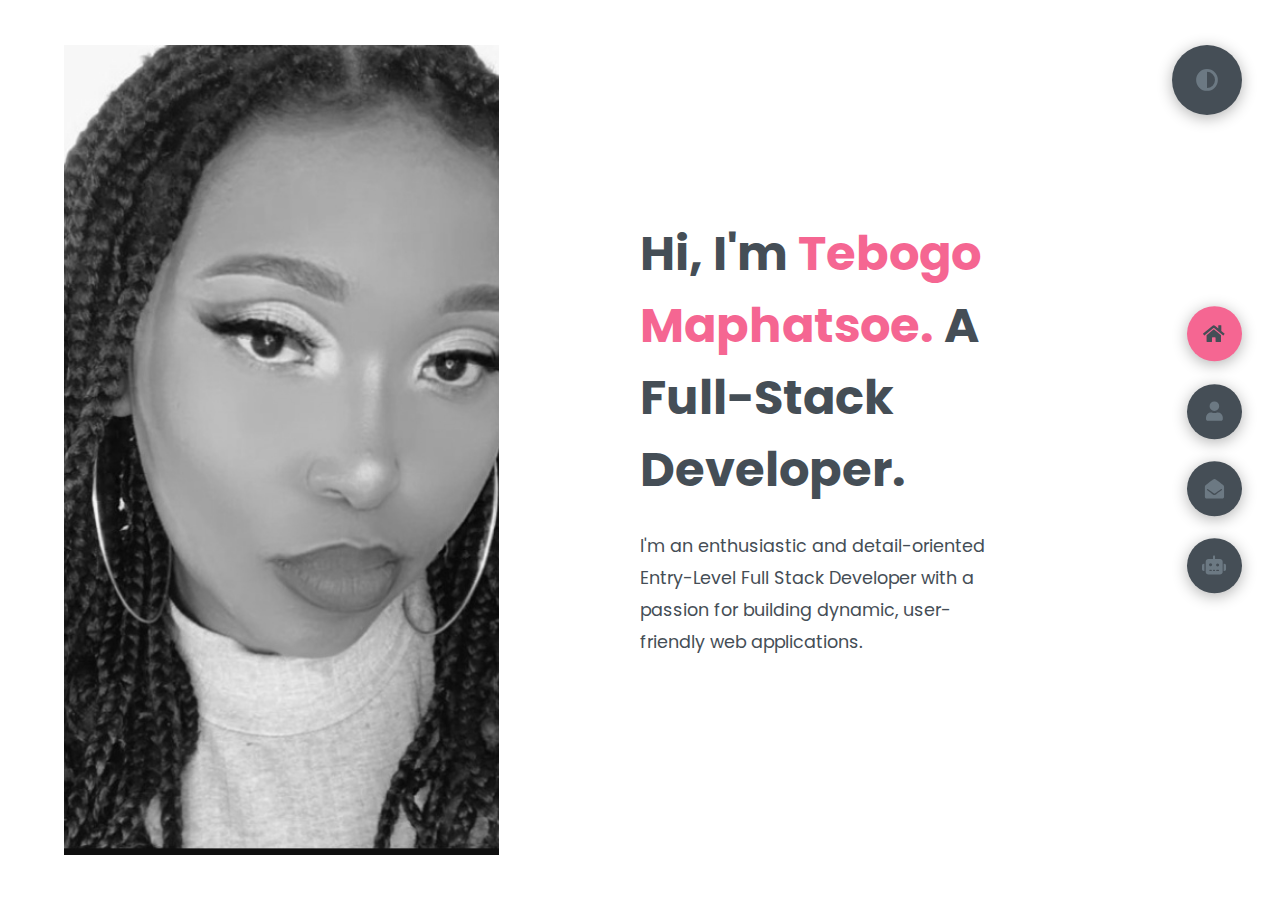
==== commit 077d4875: "picture" ====
--- a/index.html
+++ b/index.html
@@ -18,7 +18,7 @@
             <div class="left-header">
                 
                 <div class="image">
-                    <img src="Screenshot_20250217_220424.jpg" alt="picture">
+                    <img src="/Images/Screenshot_20250217_220424.jpg" alt="picture">
                 </div>
             </div>
             <div class="right-header">
